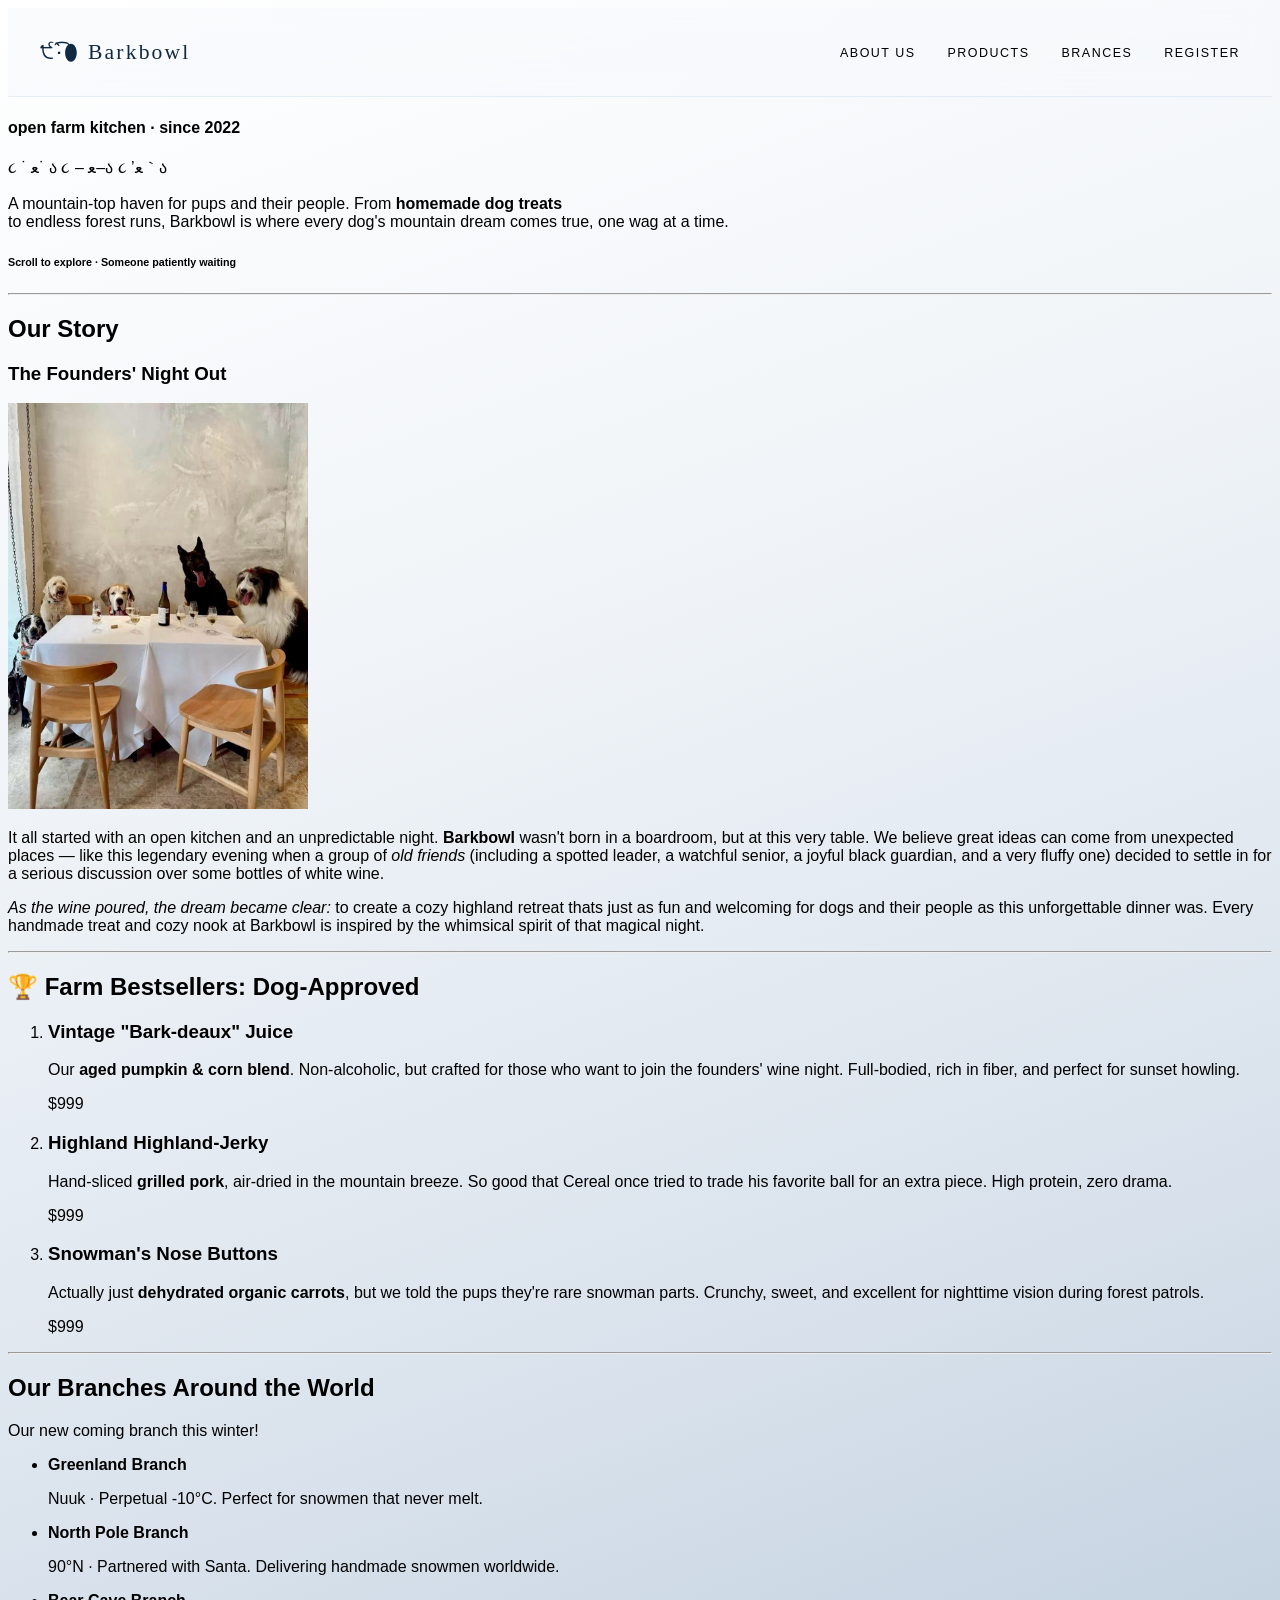
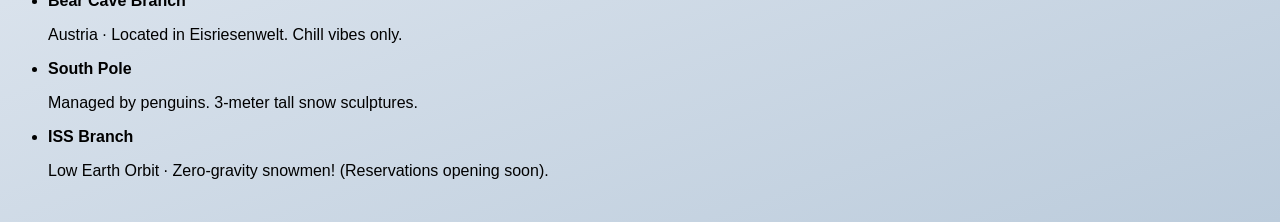
==== html-web/index.html @ 98244995 "added js function class" ====
<!--My dream business
] <h1> ถึง <h6>: ชื่อร้าน/ชื่อธุรกิจต้องมาอันดับหนึ่ง (h1) และแบ่งโซนเมนูหรือบริการ (h2, h3)
[ ] <img>: ใส่รูปโลโก้ร้าน รูปหน้าร้าน หรือรูปสินค้าเด่น 
[ ] <p>: คำโปรยเรียกลูกค้า หรือประวัติความเป็นมาของร้านแบบปั่นๆ
[ ] <ul>: ลิสต์บริการเสริม หรือสิ่งอำนวยความสะดวก (เช่น มีที่จอดรถ, Wi-Fi แรง,คนขายหน้าตาดี)
[ ] <ol>: ลิสต์แบบมีลำดับ เช่น 3 เมนูขายดีที่ต้องสั่ง หรือ 3 ขั้นตอนการสั่งซื้อ (โอน-จ่าย-จบ)
[ ] <a>: ทำลิงก์เชื่อมไปหา Google Maps (พิกัดร้าน), หน้าเพจร้าน, หรือแอพ Delivery
-->
<!doctype html>
<html lang="en">
  <head>
    <meta charset="UTF-8" />
    <meta name="viewport" content="width=device-width, initial-scale=1.0" />
    <title>Barkbowl</title>
    <link rel="stylesheet" href="/styles.css" />
  </head>
  <section>
    <!-- ═══════════════════════════════════════════
         NAVIGATION BAR ตั้งชื่อ class lolg ไว้ตกแต่ง css + พอกด logo จะเด้งหน้าบนสุดและมี <a ลิ้งค์ภายในหน้่าเดียวกัน 
    ════════════════════════════════════════════ -->
    <nav>
      <a class="logo" href="#"> ੯‧̀͡⬮ Barkbowl</a>
      <ul>
        <li><a href="#aboutus">About Us</a></li>
        <li><a href="#products">Products</a></li>
        <li><a href="#branches">Brances</a></li>
         <li><a href="/form.html">Register</a></li>
      </ul>
    </nav>

    <!-- ═══════════════════════════════════════════
         HERO - -แบ่ง class ไว้ตกแต่ง id เอาไปเรียกดู
    ════════════════════════════════════════════ -->
    <div class="container">
      <section class="hero" id="home">
        <h4>open farm kitchen · since 2022</h4>
        <div class="dogs_emoji">૮ ˙ ﻌ˙ ა ૮ – ﻌ–ა ૮ ’ﻌ｀ა</div>
        <p>
          A mountain-top haven for pups and their people. From
          <strong>homemade dog treats</strong> <br />to endless forest runs,
          Barkbowl is where every dog's mountain dream comes true, one wag at a
          time.
        </p>
        <h6>Scroll to explore · Someone patiently waiting</h6>
      </section>
    </div>

    <hr />

    <!-- ═══════════════════════════════════════════
         ABOUT US — IMG
    ════════════════════════════════════════════ -->
    <section class="about" id="aboutus">
      <h2>Our Story</h2>
      <h3>The Founders' Night Out</h3>
      <div class="story-content">
        <img
          src="/IMG5080.JPG"
          alt="Barkbowl Founders Dinner"
          width="300"
          class="founders-img"
        />

        <p>
          It all started with an open kitchen and an unpredictable night.
          <strong>Barkbowl</strong> wasn't born in a boardroom, but at this very
          table. We believe great ideas can come from unexpected places — like
          this legendary evening when a group of <i>old friends</i>
          (including a spotted leader, a watchful senior, a joyful black
          guardian, and a very fluffy one) decided to settle in for a serious
          discussion over some bottles of white wine.
        </p>
        <p class="mission">
          <i>As the wine poured, the dream became clear:</i>
          to create a cozy highland retreat thats just as fun and welcoming for
          dogs and their people as this unforgettable dinner was. Every handmade
          treat and cozy nook at Barkbowl is inspired by the whimsical spirit of
          that magical night.
        </p>
      </div>
    </section>

    <hr />

    <!-- ═══════════════════════════════════════════
         PRODUCT — Order List
    ════════════════════════════════════════════ -->

    <section class="products" id="recipe">
      <h2>🏆 Farm Bestsellers: Dog-Approved</h2>
      <div class="product-list">
        <ol>
          <li>
            <h3>Vintage "Bark-deaux" Juice</h3>
            <p>
              Our <strong>aged pumpkin & corn blend</strong>. Non-alcoholic, but
              crafted for those who want to join the founders' wine night.
              Full-bodied, rich in fiber, and perfect for sunset howling.
            </p>
            <span class="price">$999</span>
          </li>

          <li>
            <h3>Highland Highland-Jerky</h3>
            <p>
              Hand-sliced <strong>grilled pork</strong>, air-dried in the
              mountain breeze. So good that Cereal once tried to trade his
              favorite ball for an extra piece. High protein, zero drama.
            </p>
            <span class="price">$999</span>
          </li>

          <li>
            <h3>Snowman's Nose Buttons</h3>
            <p>
              Actually just <strong>dehydrated organic carrots</strong>, but we
              told the pups they're rare snowman parts. Crunchy, sweet, and
              excellent for nighttime vision during forest patrols.
            </p>
            <span class="price">$999</span>
          </li>
        </ol>
      </div>
    </section>

    <hr />

    <!-- ═══════════════════════════════════════════
         BRANCHES  — a href links จะสร้างฟอร์ม ให้เลือก 
    ════════════════════════════════════════════ -->

    <section id="branches">
      <h2>Our Branches Around the World</h2>
      <p>Our new coming branch this winter!</p>

      <ul>
        <li class="branch-item">
          <strong>Greenland Branch</strong>

          <p>Nuuk · Perpetual -10°C. Perfect for snowmen that never melt.</p>
        </li>

        <li class="branch-item">
          <strong>North Pole Branch</strong>

          <p>
            90°N · Partnered with Santa. Delivering handmade snowmen worldwide.
          </p>
        </li>

        <li class="branch-item">
          <strong class="branch-name">Bear Cave Branch</strong>

          <p>Austria · Located in Eisriesenwelt. Chill vibes only.</p>
        </li>

        <li class="branch-item">
          <strong class="branch-name">South Pole</strong>
          <p>Managed by penguins. 3-meter tall snow sculptures.</p>
        </li>

        <li class="branch-item">
          <strong> ISS Branch </strong>

          <p>
            Low Earth Orbit · Zero-gravity snowmen! (Reservations opening soon).
          </p>
        </li>
      </ul>
    </section>
<br>
  
  
   <!-- <section class="'video">
<iframe width="350" height="auto" 
src="https://www.youtube.com/embed/RBc3EmeJfQg?si=tVreQL5-zEv2Giw2" 
title="YouTube video player" 
frameborder="0" 
allow="accelerometer; autoplay; clipboard-write; encrypted-media; gyroscope; picture-in-picture; web-share" 
referrerpolicy="strict-origin-when-cross-origin" allowfullscreen></iframe>
    </section> -->

  </body>
</html>
---- styles.css ----
/* ── CSS Variables ─────────────────────────────── */
:root {
  --cloud-0: #ffffff; /* ตั้งค่าตัวแปร */
  --cloud-1: #f0f4f8;
  --cloud-2: #d9e2ec;
  --sky: #bcccdc;
  --ink: #102a43; /* สีตัวหนังสือเข้มๆ */
}

body {
  font-family: "DM Sans", sans-serif;
  background: linear-gradient(
    160deg,
    var(--cloud-0) 0%,
    var(--cloud-1) 35%,
    var(--cloud-2) 70%,
    var(--sky) 100%
  );
}

/* ── NAV ────────────────────────────────────────── */
nav {
  position: sticky;
  top: 0;
  z-index: 10;
  padding: 1.2rem 2rem;
  display: flex;
  justify-content: space-between;
  align-items: center;
  background: rgba(247, 249, 252, 0.6);
  backdrop-filter: blur(14px);
  border-bottom: 1px solid rgba(107, 156, 201, 0.15);
}
nav .logo {
  font-family: "Cormorant Garamond", serif;
  font-size: 1.35rem;
  letter-spacing: 0.04em;
  color: var(--ink);
  text-decoration: none;
}
nav ul {
  list-style: none;
  display: flex;
  gap: 2rem;
}
nav ul li a {
  font-size: 0.78rem;
  font-weight: 400;
  letter-spacing: 0.12em;
  text-transform: uppercase;
  text-decoration: none;
  color: var(--muted);
}
nav ul li a:hover {
  color: var(--sky);
}

/* ── NAV ────────────────────────────────────────── */
nav {
  position: sticky; /* position: sticky; + top: 0;: สั่งให้แถบเมนูติดหนึบ */
  z-index: 10; /* อยู่ที่ด้านบนสุดของหน้าจอเสมอ */
  padding: 1.2rem 2rem; /* ห่างขอบบน ขอบข้าง */
  display: flex;
  justify-content: space-between; /* สั่งให้ โลโก้ไปชิดซ้ายสุด รายการเมนูไปชิดขวาสุด โดยเว้นที่ว่างตรงกลางไว้ */
  align-items: center; /* โลโก้ text ระนาบกึ่งกลางแนวตั้งพอดีกัน */
  background: rgba(247, 249, 252, 0.6); /* o o o alpha โปร่งใส) */
  backdrop-filter: blur(14px); /* "ข้างหลัง" แถบเมนูเกิดการเบลอ */
  border-bottom: 1px solid rgba(107, 156, 201, 0.15); /* ตีเส้นขอบล่างบางๆ สีฟ้าจางๆ เพื่อแยกส่วนเมนูออกจากเนื้อหาให้ดูมีมิติ */
}
nav .logo {
  font-family: "Cormorant Garamond", serif;
  font-size: 1.35rem;
  letter-spacing: 0.1em;
  color: var(--ink);
  text-decoration: none;
}
nav ul {
  list-style: none;
  display: flex;
  gap: 2rem;
}
nav ul li a {
  font-size: 0.78rem;
  font-weight: 400;
  letter-spacing: 0.12em;
  text-transform: uppercase;
  text-decoration: none;
  color: var(--muted);
}
nav ul li a:hover {
  color: var(--sky);
}
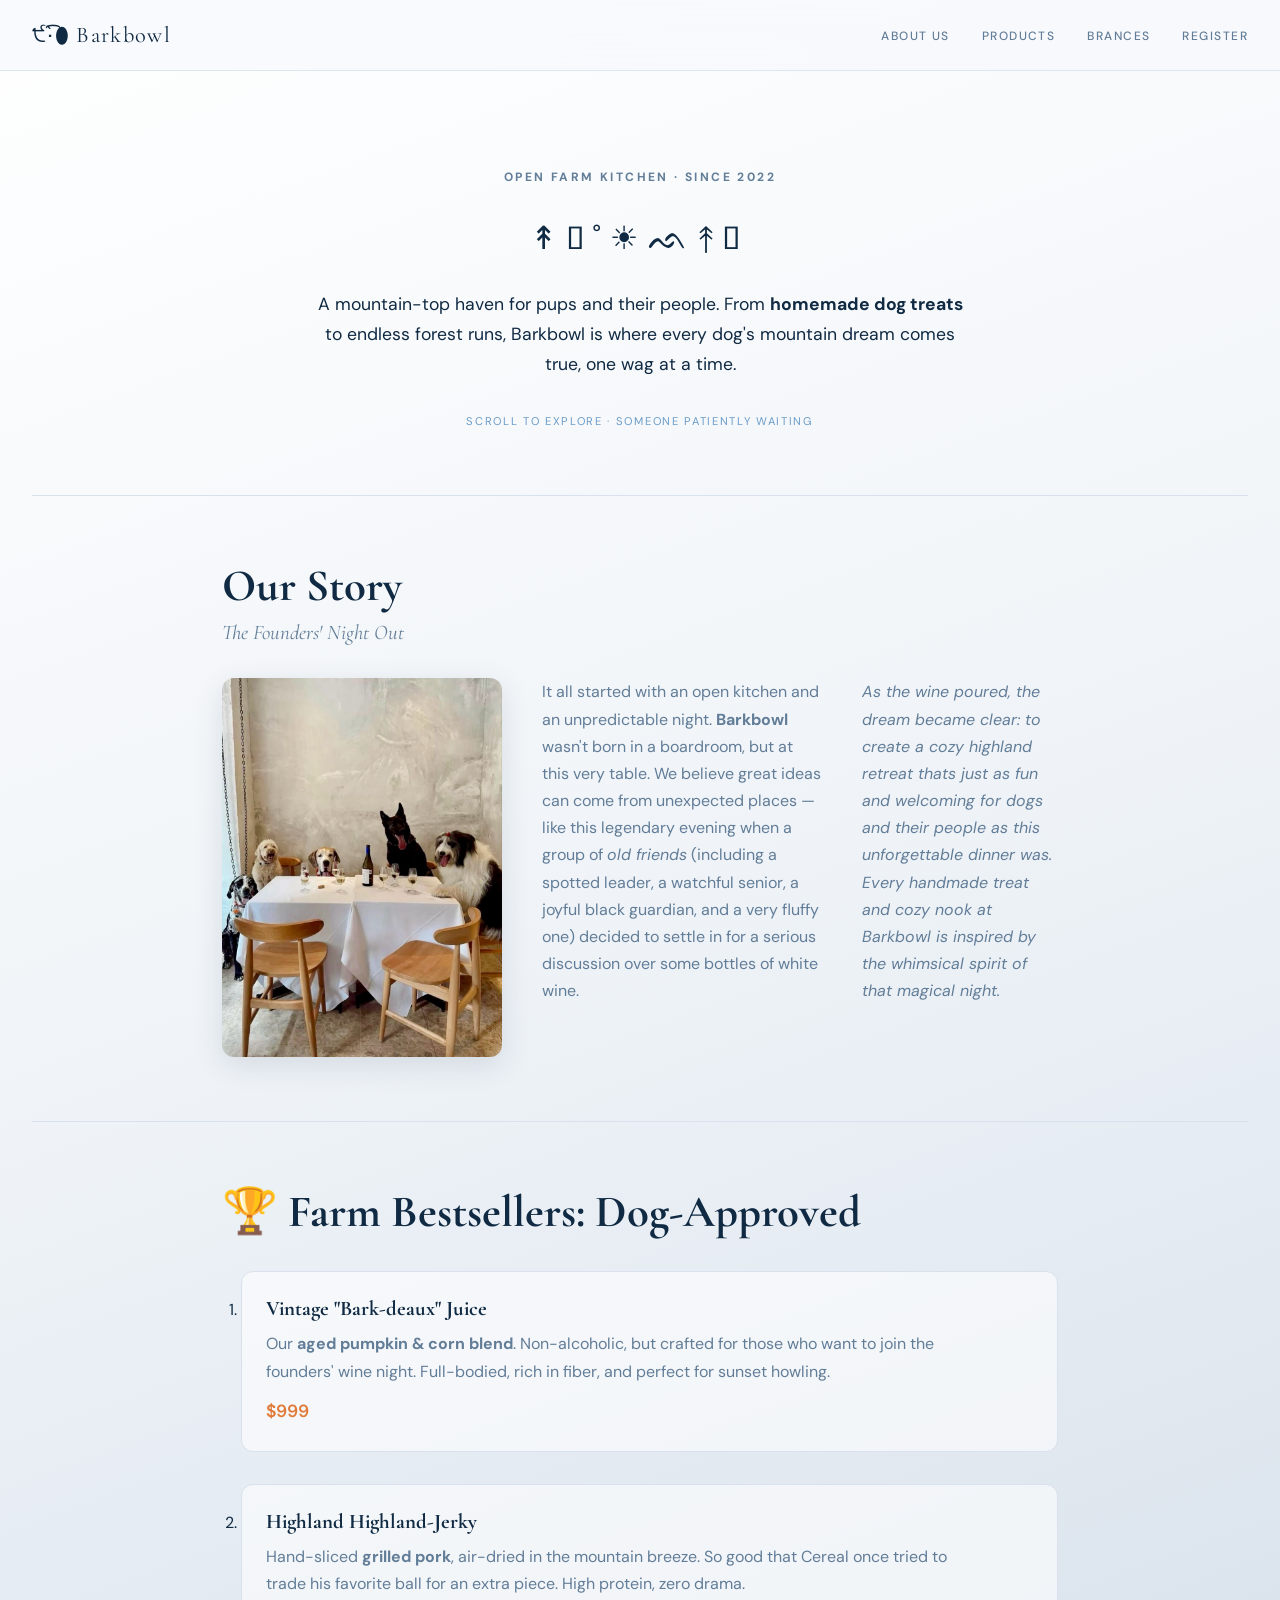
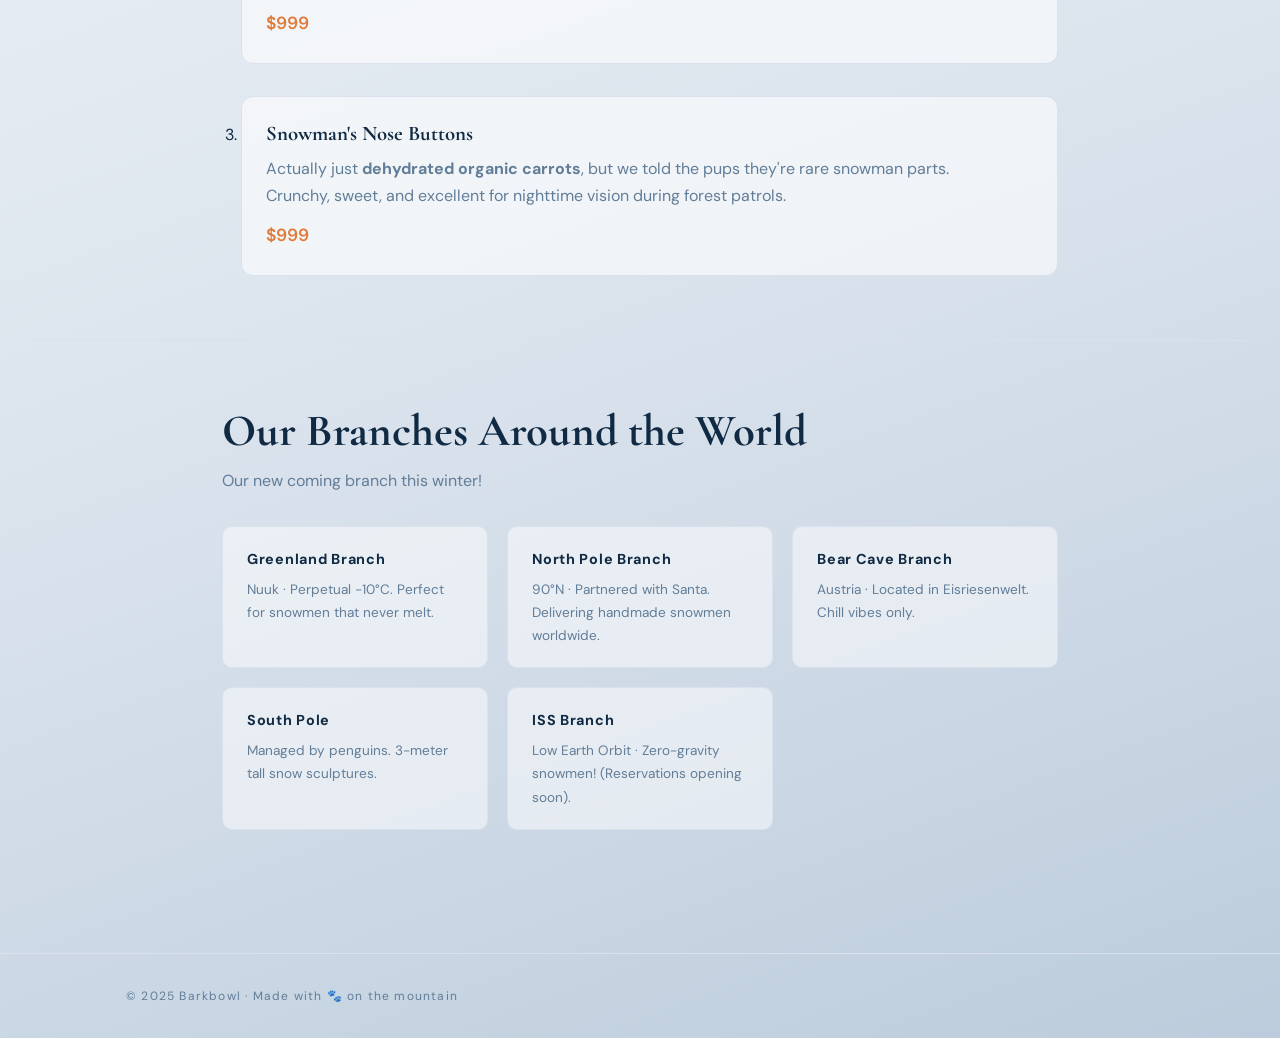
==== commit 651f4332: "added css hw" ====
--- a/html-web/index.html
+++ b/html-web/index.html
@@ -11,8 +11,11 @@
   <head>
     <meta charset="UTF-8" />
     <meta name="viewport" content="width=device-width, initial-scale=1.0" />
+     <meta name="description"> 
     <title>Barkbowl</title>
-    <link rel="stylesheet" href="/styles.css" />
+    <link rel="stylesheet" href="index-styles.css">
+    <link href="https://fonts.googleapis.com/css2?family=Cormorant+Garamond:ital,wght@0,400;1,400&family=DM+Sans:wght@400;500&display=swap" rel="stylesheet">
+
   </head>
   <section>
     <!-- ═══════════════════════════════════════════
@@ -24,7 +27,7 @@
         <li><a href="#aboutus">About Us</a></li>
         <li><a href="#products">Products</a></li>
         <li><a href="#branches">Brances</a></li>
-         <li><a href="/form.html">Register</a></li>
+         <li><a href="form.html">Register</a></li>
       </ul>
     </nav>
 
@@ -34,7 +37,7 @@
     <div class="container">
       <section class="hero" id="home">
         <h4>open farm kitchen · since 2022</h4>
-        <div class="dogs_emoji">૮ ˙ ﻌ˙ ა ૮ – ﻌ–ა ૮ ’ﻌ｀ა</div>
+        <div class="dogs_emoji"> ↟𖠰˚☀︎ᨒ↟𖠰 </div>
         <p>
           A mountain-top haven for pups and their people. From
           <strong>homemade dog treats</strong> <br />to endless forest runs,
@@ -55,7 +58,7 @@
       <h3>The Founders' Night Out</h3>
       <div class="story-content">
         <img
-          src="/IMG5080.JPG"
+          src="IMG5080.JPG"
           alt="Barkbowl Founders Dinner"
           width="300"
           class="founders-img"
@@ -129,6 +132,7 @@
          BRANCHES  — a href links จะสร้างฟอร์ม ให้เลือก 
     ════════════════════════════════════════════ -->
 
+
     <section id="branches">
       <h2>Our Branches Around the World</h2>
       <p>Our new coming branch this winter!</p>
@@ -170,15 +174,9 @@
     </section>
 <br>
   
-  
-   <!-- <section class="'video">
-<iframe width="350" height="auto" 
-src="https://www.youtube.com/embed/RBc3EmeJfQg?si=tVreQL5-zEv2Giw2" 
-title="YouTube video player" 
-frameborder="0" 
-allow="accelerometer; autoplay; clipboard-write; encrypted-media; gyroscope; picture-in-picture; web-share" 
-referrerpolicy="strict-origin-when-cross-origin" allowfullscreen></iframe>
-    </section> -->
+<footer>
+  <p>© 2025 Barkbowl · Made with 🐾 on the mountain</p>
+</footer>
 
   </body>
 </html>
--- a/html-web/index-styles.css
+++ b/html-web/index-styles.css
@@ -0,0 +1,319 @@
+/* ═══════════════════════════════════════════════════
+   BARKBOWL — styles.css
+   Clean, organized CSS สำหรับ bootcamp project
+   ═══════════════════════════════════════════════════ */
+
+/* ── 1. CSS Variables (ตัวแปรสี / ฟอนต์) ──────────── */
+:root {
+  /* Colors */
+  --cloud-0: #ffffff;
+  --cloud-1: #f0f4f8;
+  --cloud-2: #d9e2ec;
+  --sky: #bcccdc;
+  --sky-dark: #6b9cc9;
+  --ink: #102a43;
+  --muted: #627d98;
+  --accent: #e07b39; /* สีส้มอุ่น ใช้ highlight ราคา / ปุ่ม */
+  --white: #ffffff;
+
+  /* Typography */
+  --font-display: "Cormorant Garamond", serif;
+  --font-body: "DM Sans", sans-serif;
+
+  /* Spacing */
+  --section-padding: 4rem 2rem;
+  --max-width: 900px;
+}
+
+/* ── 2. Reset & Base ────────────────────────────────── */
+*,
+*::before,
+*::after {
+  box-sizing: border-box; /* ทำให้ padding ไม่ทำให้กล่องพอง */
+  margin: 0;
+  padding: 0;
+}
+
+body {
+  font-family: var(--font-body);
+  color: var(--ink);
+  line-height: 1.7;
+  background: linear-gradient(
+    160deg,
+    var(--cloud-0) 0%,
+    var(--cloud-1) 35%,
+    var(--cloud-2) 70%,
+    var(--sky) 100%
+  );
+  min-height: 100vh;
+}
+
+/* ── 3. Typography ──────────────────────────────────── */
+h1,
+h2,
+h3 {
+  font-family: var(--font-display);
+  line-height: 1.2;
+}
+
+h2 {
+  font-size: clamp(1.8rem, 4vw, 2.8rem); /* clamp = ขยาย/หดตาม viewport */
+  margin-bottom: 0.5rem;
+}
+
+h3 {
+  font-size: 1.3rem;
+  margin-bottom: 0.4rem;
+}
+
+p {
+  color: var(--muted);
+  max-width: 65ch; /* 65 ตัวอักษร = ความกว้างอ่านง่ายที่สุด */
+}
+
+hr {
+  border: none;
+  border-top: 1px solid var(--cloud-2);
+  margin: 0 2rem;
+}
+
+/* ── 4. NAV ─────────────────────────────────────────── */
+nav {
+  position: sticky;
+  top: 0;
+  z-index: 100;
+  padding: 1rem 2rem;
+  display: flex;
+  justify-content: space-between;
+  align-items: center;
+  background: rgba(247, 249, 252, 0.75);
+  backdrop-filter: blur(14px);
+  -webkit-backdrop-filter: blur(14px); /* Safari support */
+  border-bottom: 1px solid rgba(107, 156, 201, 0.2);
+}
+
+nav .logo {
+  font-family: var(--font-display);
+  font-size: 1.4rem;
+  letter-spacing: 0.06em;
+  color: var(--ink);
+  text-decoration: none;
+  transition: opacity 0.2s;
+}
+
+nav .logo:hover {
+  opacity: 0.7;
+}
+
+nav ul {
+  list-style: none;
+  display: flex;
+  gap: 2rem;
+}
+
+nav ul li a {
+  font-size: 0.75rem;
+  font-weight: 500;
+  letter-spacing: 0.12em;
+  text-transform: uppercase;
+  text-decoration: none;
+  color: var(--muted);
+  transition: color 0.2s;
+}
+
+nav ul li a:hover {
+  color: var(--ink);
+}
+
+/* ── 5. HERO ────────────────────────────────────────── */
+.hero {
+  text-align: center;
+  padding: 6rem 2rem 4rem;
+  max-width: var(--max-width);
+  margin: 0 auto;
+}
+
+.hero h4 {
+  font-size: 0.75rem;
+  letter-spacing: 0.2em;
+  text-transform: uppercase;
+  color: var(--muted);
+  margin-bottom: 1.5rem;
+}
+
+.dogs_emoji {
+  font-size: 2rem;
+  margin-bottom: 1.5rem;
+  letter-spacing: 0.3em;
+}
+
+.hero p {
+  font-size: 1.1rem;
+  max-width: 55ch;
+  margin: 0 auto 2rem;
+  color: var(--ink);
+}
+
+.hero h6 {
+  font-size: 0.7rem;
+  letter-spacing: 0.15em;
+  text-transform: uppercase;
+  color: var(--sky-dark);
+  font-weight: 400;
+}
+
+/* ── 6. ABOUT ───────────────────────────────────────── */
+.about {
+  padding: var(--section-padding);
+  max-width: var(--max-width);
+  margin: 0 auto;
+}
+
+.about h3 {
+  color: var(--muted);
+  font-weight: 400;
+  font-style: italic;
+  margin-bottom: 2rem;
+}
+
+.story-content {
+  display: flex; /* รูปกับข้อความเรียงข้างกัน */
+  gap: 2.5rem;
+  align-items: flex-start;
+}
+
+.founders-img {
+  width: 280px;
+  border-radius: 12px;
+  flex-shrink: 0; /* ไม่ให้รูปหดเมื่อหน้าจอแคบ */
+  object-fit: cover;
+  box-shadow: 0 8px 30px rgba(16, 42, 67, 0.12);
+}
+
+.story-content p {
+  margin-bottom: 1rem;
+}
+
+.mission {
+  color: var(--muted);
+  font-style: italic;
+}
+
+/* ── 7. PRODUCTS ────────────────────────────────────── */
+.products {
+  padding: var(--section-padding);
+  max-width: var(--max-width);
+  margin: 0 auto;
+}
+
+.product-list ol {
+  padding-left: 1.2rem; /* เยื้องหมายเลข */
+  display: flex;
+  flex-direction: column;
+  gap: 2rem;
+  margin-top: 2rem;
+}
+
+.product-list li {
+  padding: 1.5rem;
+  background: rgba(255, 255, 255, 0.6);
+  border-radius: 12px;
+  border: 1px solid var(--cloud-2);
+  transition:
+    transform 0.2s,
+    box-shadow 0.2s;
+}
+
+.product-list li:hover {
+  transform: translateY(-3px);
+  box-shadow: 0 8px 24px rgba(16, 42, 67, 0.1);
+}
+
+.product-list li h3 {
+  margin-bottom: 0.5rem;
+}
+
+.price {
+  display: inline-block;
+  margin-top: 0.75rem;
+  font-weight: 600;
+  color: var(--accent);
+  font-size: 1.1rem;
+}
+
+/* ── 8. BRANCHES ────────────────────────────────────── */
+#branches {
+  padding: var(--section-padding);
+  max-width: var(--max-width);
+  margin: 0 auto;
+}
+
+#branches > p {
+  margin-bottom: 2rem;
+}
+
+#branches ul {
+  list-style: none; /* เอาจุดออก เพราะเราจะ style เอง */
+  display: grid;
+  grid-template-columns: repeat(auto-fill, minmax(240px, 1fr));
+  gap: 1.2rem;
+}
+
+.branch-item {
+  padding: 1.25rem 1.5rem;
+  background: rgba(255, 255, 255, 0.5);
+  border: 1px solid var(--cloud-2);
+  border-radius: 10px;
+  transition: background 0.2s;
+}
+
+.branch-item:hover {
+  background: rgba(255, 255, 255, 0.85);
+}
+
+.branch-item strong {
+  display: block;
+  font-size: 0.9rem;
+  letter-spacing: 0.05em;
+  color: var(--ink);
+  margin-bottom: 0.4rem;
+}
+
+.branch-item p {
+  font-size: 0.85rem;
+  color: var(--muted);
+}
+
+/* ── 9. FOOTER (แนะนำให้เพิ่ม) ──────────────────────── */
+footer {
+  text-align: center;
+  padding: 2rem;
+  font-size: 0.75rem;
+  letter-spacing: 0.1em;
+  color: var(--muted);
+  border-top: 1px solid var(--cloud-2);
+  margin-top: 2rem;
+}
+
+/* ── 10. Responsive (Mobile) ────────────────────────── */
+@media (max-width: 640px) {
+  nav ul {
+    gap: 1rem;
+  }
+
+  nav ul li a {
+    font-size: 0.65rem;
+  }
+
+  .story-content {
+    flex-direction: column; /* รูปกับข้อความซ้อนกัน เมื่อหน้าจอแคบ */
+  }
+
+  .founders-img {
+    width: 100%;
+  }
+
+  #branches ul {
+    grid-template-columns: 1fr;
+  }
+}
